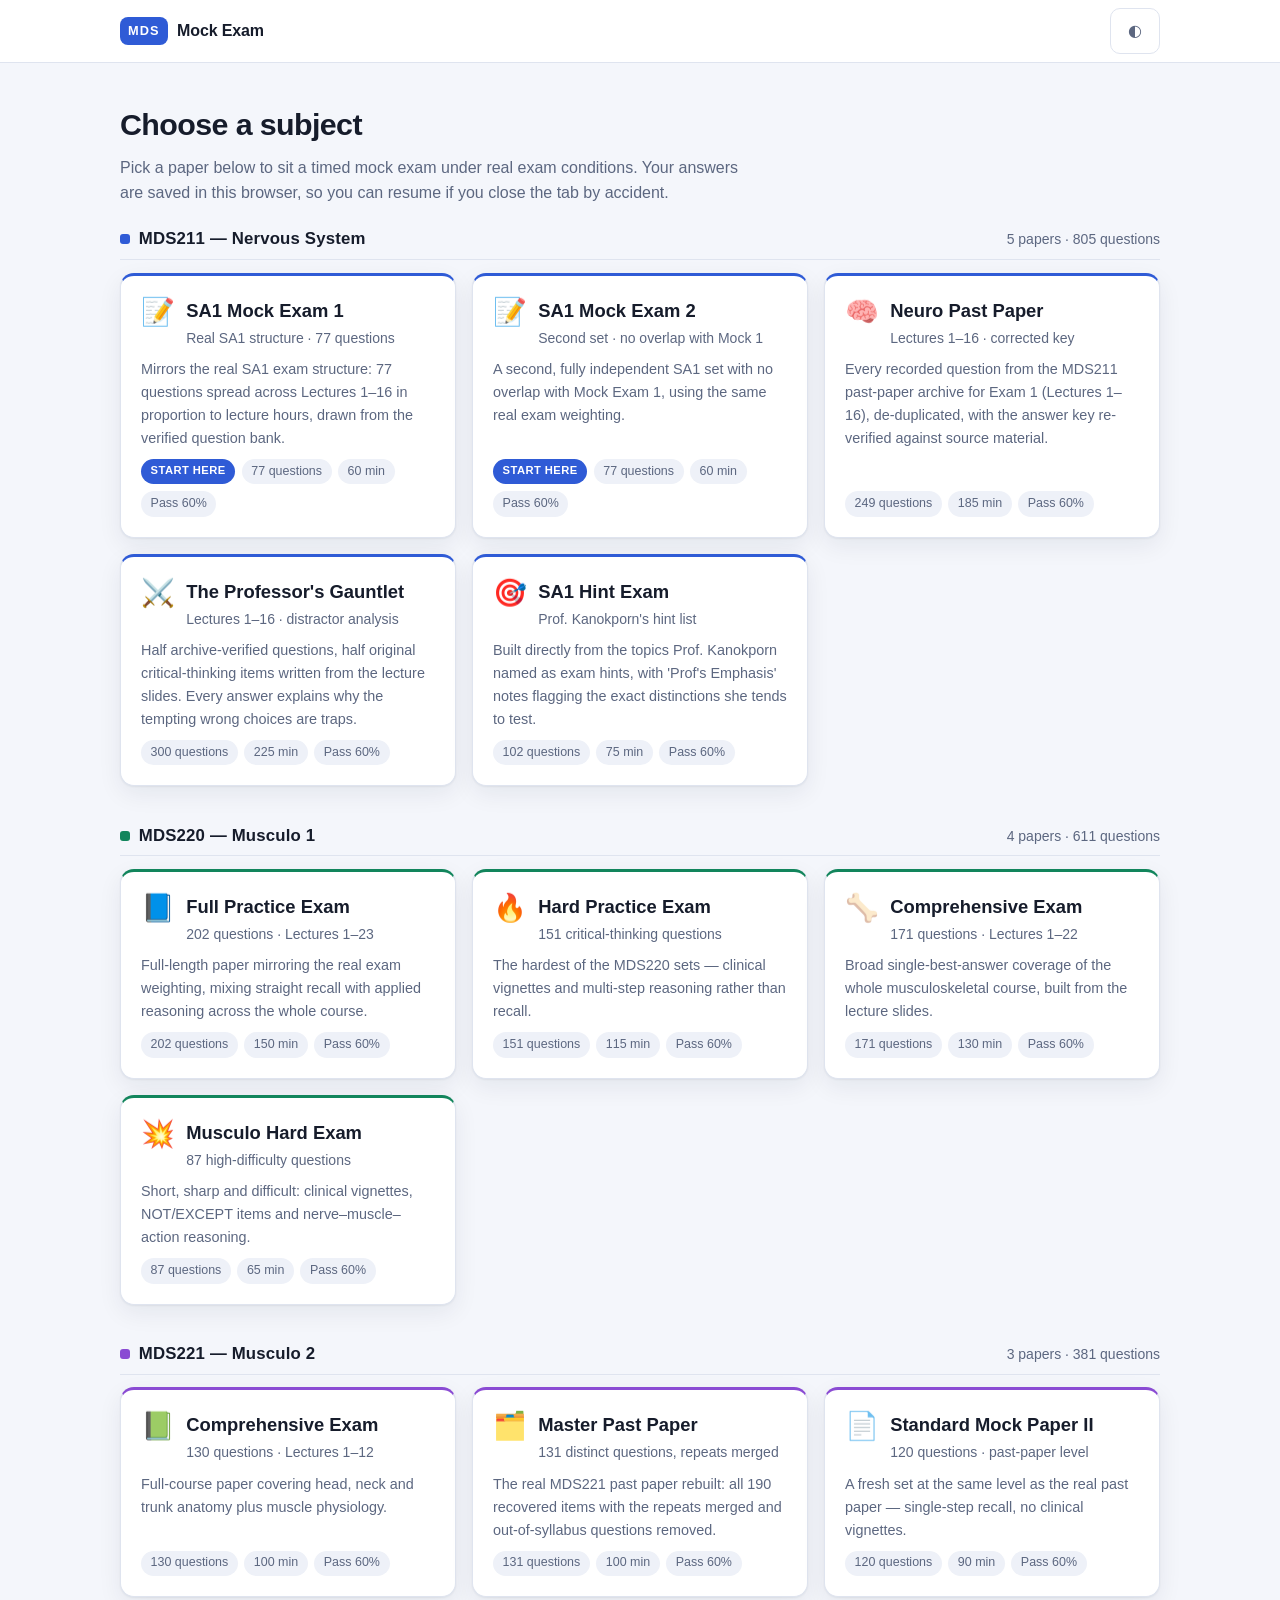
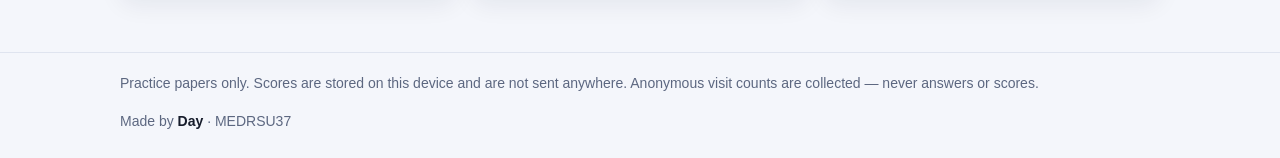
==== index.html @ c6f3fd66 "Send question reports straight to a Google Sheet Replaces the prefilled-form hop: the page now posts" ====
<!DOCTYPE html>
<html lang="en">
<head>
<meta charset="utf-8">
<meta name="viewport" content="width=device-width, initial-scale=1">
<title>MDS Mock Exam</title>
<link rel="icon" href="data:image/svg+xml,<svg xmlns='http://www.w3.org/2000/svg' viewBox='0 0 100 100'><text y='.9em' font-size='90'>📝</text></svg>">
<link rel="stylesheet" href="assets/css/style.css">
<script>
/* Set the theme before first paint so dark-mode users never see a white flash. */
(function () {
  var t; try { t = JSON.parse(localStorage.getItem('mds-mock:theme')); } catch (e) {}
  if (!t) t = (window.matchMedia && matchMedia('(prefers-color-scheme: dark)').matches) ? 'dark' : 'light';
  document.documentElement.setAttribute('data-theme', t);
})();
</script>
</head>
<body>
<header class="site-header">
  <div class="wrap header-inner">
    <div class="brand">
      <span class="brand-mark">MDS</span>
      <span class="brand-text">Mock Exam</span>
    </div>
    <button id="themeToggle" class="ghost-btn" type="button" title="Toggle theme">◐</button>
  </div>
</header>

<main class="wrap">
  <section class="hero">
    <h1>Choose a subject</h1>
    <p class="lede">Pick a paper below to sit a timed mock exam under real exam conditions. Your answers are saved in this browser, so you can resume if you close the tab by accident.</p>
  </section>

  <section id="subjectGrid" class="subject-grid" aria-live="polite">
    <p class="muted">Loading subjects…</p>
  </section>

  <section id="statsPanel" class="stats-panel hidden">
    <div class="stats-head">
      <h2>Your recent attempts</h2>
      <button id="clearHistory" class="ghost-btn small" type="button">Clear history</button>
    </div>
    <div id="historyList" class="history-list"></div>
  </section>
</main>

<footer class="site-footer">
  <div class="wrap footer-inner">
    <p class="muted small">Practice papers only. Scores are stored on this device and are not sent anywhere.<span id="privacyNote"></span></p>
    <p class="credit small">Made by <strong>Day</strong> · MEDRSU37</p>
  </div>
</footer>

<script src="assets/js/store.js"></script>
<script src="assets/js/registry.js"></script>
<script src="assets/js/loader.js"></script>
<script src="data/manifest.js"></script>
<script src="assets/js/feedback.js"></script>
<script src="assets/js/home.js"></script>
<script src="assets/js/analytics.js"></script>
</body>
</html>
---- assets/css/style.css ----
/* ---------- design tokens ---------- */
:root {
  --bg: #f4f6fb;
  --surface: #ffffff;
  --surface-2: #eef1f8;
  --text: #161c2b;
  --muted: #5c6780;
  --line: #dfe4ef;
  --accent: #2f5bd6;
  --accent-soft: #e5ecff;
  --good: #12855c;
  --good-soft: #dff5eb;
  --bad: #c0362c;
  --bad-soft: #fde8e6;
  --warn: #b0730c;
  --warn-soft: #fdf0d8;
  --shadow: 0 1px 2px rgba(20, 28, 50, .06), 0 8px 24px rgba(20, 28, 50, .07);
  --radius: 14px;
  --maxw: 1080px;
}
:root[data-theme="dark"] {
  --bg: #0e1220;
  --surface: #171d31;
  --surface-2: #202844;
  --text: #eef1f9;
  --muted: #a2acc6;
  --line: #2c3453;
  --accent: #7d9dff;
  --on-accent: #101733;
  --accent-soft: #222e57;
  --good: #48d29b;
  --good-soft: #14332a;
  --bad: #ff8b80;
  --bad-soft: #3a1f1e;
  --warn: #f0c069;
  --warn-soft: #372a13;
  --shadow: 0 1px 2px rgba(0, 0, 0, .4), 0 10px 28px rgba(0, 0, 0, .35);
}

* { box-sizing: border-box; }
html, body { margin: 0; padding: 0; }
body {
  background: var(--bg);
  color: var(--text);
  font: 16px/1.6 -apple-system, BlinkMacSystemFont, "Segoe UI", Inter, Roboto, "Helvetica Neue", Arial, sans-serif;
  -webkit-font-smoothing: antialiased;
}
.wrap { max-width: var(--maxw); margin: 0 auto; padding: 0 20px; }
.hidden { display: none !important; }
.muted { color: var(--muted); }
.small { font-size: .875rem; }
h1, h2, h3 { line-height: 1.25; margin: 0 0 .4em; }
h1 { font-size: 1.9rem; letter-spacing: -.02em; }
h2 { font-size: 1.15rem; }
a { color: var(--accent); }

/* ---------- buttons ---------- */
button, .primary-btn, .secondary-btn, .ghost-btn {
  font: inherit; cursor: pointer; border-radius: 10px;
  padding: .6rem 1.05rem; border: 1px solid transparent;
  transition: background .15s, border-color .15s, transform .05s;
  text-decoration: none; display: inline-flex; align-items: center; gap: .4rem;
}
button:active { transform: translateY(1px); }
.primary-btn { background: var(--accent); color: var(--on-accent, #fff); font-weight: 600; }
.primary-btn:hover { filter: brightness(1.07); }
.secondary-btn { background: var(--surface); color: var(--text); border-color: var(--line); }
.secondary-btn:hover { background: var(--surface-2); }
.ghost-btn { background: transparent; color: var(--muted); border-color: var(--line); }
.ghost-btn:hover { background: var(--surface-2); color: var(--text); }
.small.primary-btn, .small.secondary-btn, .ghost-btn.small { padding: .4rem .8rem; font-size: .875rem; }
button:disabled { opacity: .45; cursor: not-allowed; }

.card {
  background: var(--surface);
  border: 1px solid var(--line);
  border-radius: var(--radius);
  box-shadow: var(--shadow);
  padding: 1.5rem;
}

/* ---------- home ---------- */
.site-header { border-bottom: 1px solid var(--line); background: var(--surface); }
.header-inner { display: flex; align-items: center; justify-content: space-between; height: 62px; }
.brand { display: flex; align-items: center; gap: .6rem; font-weight: 700; }
.brand-mark {
  background: var(--accent); color: var(--on-accent, #fff); border-radius: 8px;
  padding: .22rem .5rem; font-size: .8rem; letter-spacing: .08em;
}
.brand-text { letter-spacing: -.01em; }
.hero { padding: 2.6rem 0 1.4rem; max-width: 640px; }
.lede { color: var(--muted); margin: 0; }

.subject-grid { padding-bottom: 1rem; }
.course { margin-bottom: 2.4rem; }
.course-head {
  display: flex; align-items: baseline; justify-content: space-between;
  gap: 1rem; flex-wrap: wrap; margin-bottom: .8rem;
  border-bottom: 1px solid var(--line); padding-bottom: .5rem;
}
.course-title { margin: 0; font-size: 1.05rem; letter-spacing: .01em; }
.course-title::before {
  content: ''; display: inline-block; width: 10px; height: 10px; border-radius: 3px;
  background: var(--card-accent, var(--accent)); margin-right: .55rem;
}
.course-grid {
  display: grid; gap: 1rem;
  grid-template-columns: repeat(auto-fill, minmax(270px, 1fr));
}
.card-head { display: flex; gap: .7rem; align-items: flex-start; }
.chip.badge {
  background: var(--card-accent, var(--accent)); color: #fff;
  font-weight: 700; letter-spacing: .04em; text-transform: uppercase; font-size: .7rem;
}
:root[data-theme="dark"] .chip.badge { color: var(--surface); }
.card-head .icon { font-size: 1.6rem; line-height: 1.2; }
.subject-card .sub { margin-top: .1rem; }
.subject-card {
  background: var(--surface); border: 1px solid var(--line); border-radius: var(--radius);
  box-shadow: var(--shadow); padding: 1.25rem; text-align: left; color: inherit;
  text-decoration: none; transition: transform .12s, border-color .12s;
  display: flex; flex-direction: column; gap: .55rem; align-items: stretch;
  border-top: 3px solid var(--card-accent, var(--accent));
}
.subject-card:hover { background: var(--surface); transform: translateY(-2px); border-color: var(--card-accent, var(--accent)); }
.subject-card .icon { font-size: 1.7rem; }
.subject-card .name { font-size: 1.15rem; font-weight: 650; }
.subject-card .desc { color: var(--muted); font-size: .9rem; flex: 1; }
.chips { display: flex; flex-wrap: wrap; gap: .4rem; }
.chip {
  background: var(--surface-2); border-radius: 999px; padding: .18rem .6rem;
  font-size: .78rem; color: var(--muted); white-space: nowrap;
  max-width: 100%; overflow: hidden; text-overflow: ellipsis;
}
.chip.best { background: var(--good-soft); color: var(--good); font-weight: 600; }
.chip.resume { background: var(--warn-soft); color: var(--warn); font-weight: 600; }

.stats-panel { padding-bottom: 3rem; }
.stats-head { display: flex; align-items: center; justify-content: space-between; gap: 1rem; }
.history-list { display: grid; gap: .5rem; }
.history-row {
  display: flex; align-items: center; justify-content: space-between; gap: 1rem;
  background: var(--surface); border: 1px solid var(--line); border-radius: 10px; padding: .7rem 1rem;
}
.history-row .score { font-weight: 700; }
.history-row .score.pass { color: var(--good); }
.history-row .score.fail { color: var(--bad); }
.site-footer { border-top: 1px solid var(--line); padding: 1.2rem 0 1.6rem; }
.footer-inner {
  display: flex; align-items: center; justify-content: space-between;
  gap: 1rem; flex-wrap: wrap;
}
.footer-inner p { margin: 0; }
.credit { color: var(--muted); white-space: nowrap; }
.credit strong { color: var(--text); font-weight: 650; }

/* ---------- exam chrome ---------- */
.exam-body { padding-top: 0; }
.exam-header { position: sticky; top: 0; z-index: 20; background: var(--surface); border-bottom: 1px solid var(--line); }
.exam-header-inner {
  max-width: 1240px; margin: 0 auto; padding: .7rem 20px;
  display: flex; align-items: center; justify-content: space-between; gap: 1rem;
}
.exam-id { display: flex; align-items: center; gap: .8rem; min-width: 0; flex: 1; }
.exam-id > div { min-width: 0; }
.back-link {
  text-decoration: none; font-size: 1.2rem; color: var(--muted);
  border: 1px solid var(--line); border-radius: 8px; padding: .1rem .55rem;
}
.exam-title { font-weight: 650; white-space: nowrap; overflow: hidden; text-overflow: ellipsis; }
.exam-tools { display: flex; align-items: center; gap: .5rem; flex: none; }
.timer {
  font-variant-numeric: tabular-nums; font-weight: 700; font-size: 1.05rem;
  background: var(--surface-2); border-radius: 8px; padding: .35rem .7rem; min-width: 88px; text-align: center;
}
.timer.warning { background: var(--warn-soft); color: var(--warn); }
.timer.danger { background: var(--bad-soft); color: var(--bad); animation: pulse 1s infinite; }
@keyframes pulse { 50% { opacity: .55; } }
.progress-rail { height: 3px; background: var(--surface-2); }
.progress-fill { height: 100%; width: 0; background: var(--accent); transition: width .25s; }

.screen { padding: 1.6rem 0 3rem; }
.intro-card { max-width: 720px; margin: 0 auto; }
.fact-list { list-style: none; padding: 0; margin: 1.2rem 0; display: grid; gap: .5rem; grid-template-columns: repeat(auto-fit, minmax(150px, 1fr)); }
.fact-list li { background: var(--surface-2); border-radius: 10px; padding: .7rem .9rem; }
.fact-list .k { display: block; font-size: .75rem; text-transform: uppercase; letter-spacing: .06em; color: var(--muted); }
.fact-list .v { font-weight: 650; }
.pace { margin: 1.4rem 0; }
.pace h2 { font-size: .8rem; text-transform: uppercase; letter-spacing: .07em; color: var(--muted); }
.pace-options { display: flex; flex-wrap: wrap; gap: .4rem; margin: .5rem 0 .6rem; }
.pace-btn {
  background: var(--surface); border: 1px solid var(--line); color: var(--text);
  border-radius: 10px; padding: .45rem .85rem; font-size: .9rem;
}
.pace-btn:hover { border-color: var(--accent); background: var(--accent-soft); }
.pace-btn.selected {
  background: var(--accent); border-color: var(--accent);
  color: var(--on-accent, #fff); font-weight: 650;
}
.pace p { margin: 0; }
.mode-options { display: grid; gap: .5rem; grid-template-columns: repeat(auto-fit, minmax(230px, 1fr)); margin-top: .5rem; }
.mode-btn {
  display: block; text-align: left; background: var(--surface); color: var(--text);
  border: 1px solid var(--line); border-radius: 12px; padding: .8rem .9rem;
}
.mode-btn:hover { border-color: var(--accent); background: var(--accent-soft); }
.mode-btn.selected { border-color: var(--accent); box-shadow: inset 0 0 0 1px var(--accent); background: var(--accent-soft); }
.mode-name { display: block; font-weight: 650; margin-bottom: .1rem; }
.mode-blurb { display: block; font-size: .82rem; color: var(--muted); line-height: 1.45; }
.mode-btn.selected .mode-blurb { color: var(--text); opacity: .8; }

/* practice mode: the answer revealed under the question */
.option.is-correct { border-color: var(--good); background: var(--good-soft); }
.option.is-chosen-wrong { border-color: var(--bad); background: var(--bad-soft); }
.option .mark { margin-left: auto; font-size: .8rem; font-weight: 650; white-space: nowrap; padding-left: .6rem; }
.option.is-correct .mark { color: var(--good); }
.option.is-chosen-wrong .mark { color: var(--bad); }
.reveal { margin-top: 1rem; padding-top: .9rem; border-top: 1px solid var(--line); }
.reveal .explanation { margin-top: .6rem; }
.timer.tally { background: var(--accent-soft); color: var(--accent); }

/* ---------- question reports ---------- */
.report-btn {
  background: none; border: 0; padding: .35rem 0; margin-top: .9rem;
  color: var(--muted); font-size: .8rem; text-decoration: underline;
  text-underline-offset: 3px; align-self: flex-start;
}
.report-btn:hover { color: var(--bad); }
.review-item .report-btn { margin-top: .6rem; }
.report-issues { display: grid; gap: .4rem; margin: .9rem 0; }
.report-issues .pace-btn { text-align: left; justify-content: flex-start; }
.report-comment {
  width: 100%; font: inherit; padding: .7rem .9rem; border-radius: 10px;
  border: 1px solid var(--line); background: var(--surface); color: var(--text);
  resize: vertical; margin-bottom: .6rem;
}
.report-comment:focus, .report-name:focus { outline: 2px solid var(--accent); outline-offset: 1px; }
.report-target { margin: 0 0 .2rem; }
#reportModal .modal-box { max-width: 480px; }
.toast {
  position: fixed; left: 50%; bottom: 24px; transform: translateX(-50%);
  background: var(--text); color: var(--bg); padding: .7rem 1.1rem;
  border-radius: 10px; box-shadow: var(--shadow); z-index: 60;
  font-size: .9rem; max-width: calc(100vw - 40px); text-align: center;
  transition: opacity .5s;
}
.toast.leaving { opacity: 0; }

.rules ul { color: var(--muted); padding-left: 1.1rem; margin: .4rem 0 0; }
.rules li { margin-bottom: .3rem; }
.intro-actions { display: flex; flex-wrap: wrap; gap: .6rem; margin-top: 1.6rem; }

/* ---------- paper layout ---------- */
.exam-layout {
  max-width: 1240px; margin: 0 auto; padding: 1.4rem 20px 3rem;
  display: grid; gap: 1.2rem; grid-template-columns: minmax(0, 1fr) 250px; align-items: start;
}
.question-card { min-height: 340px; }
.q-meta {
  display: flex; align-items: flex-start; justify-content: space-between;
  gap: .8rem; margin-bottom: .9rem;
}
.q-number { font-size: .8rem; text-transform: uppercase; letter-spacing: .07em; color: var(--muted); font-weight: 650; flex: none; padding-top: .15rem; }
.q-tags { display: flex; gap: .4rem; flex-wrap: wrap; justify-content: flex-end; min-width: 0; }
.q-tags .chip.section { max-width: 22ch; }
.passage {
  background: var(--surface-2); border-left: 3px solid var(--accent);
  border-radius: 8px; padding: .8rem 1rem; margin-bottom: 1rem; white-space: pre-wrap;
}
.q-stem { font-size: 1.1rem; font-weight: 550; margin-bottom: 1.1rem; white-space: pre-wrap; }
.q-image { max-width: 100%; border-radius: 10px; border: 1px solid var(--line); margin-bottom: 1rem; }
.options { display: grid; gap: .55rem; }
.option {
  display: flex; gap: .75rem; align-items: flex-start; cursor: pointer;
  border: 1px solid var(--line); border-radius: 10px; padding: .8rem .9rem; background: var(--surface);
}
.option:hover { border-color: var(--accent); background: var(--accent-soft); }
.option input { margin: .25rem 0 0; accent-color: var(--accent); flex: none; }
.option.selected { border-color: var(--accent); background: var(--accent-soft); }
.option .letter { font-weight: 700; flex: none; min-width: 1.2em; }
.short-input {
  width: 100%; font: inherit; padding: .7rem .9rem; border-radius: 10px;
  border: 1px solid var(--line); background: var(--surface); color: var(--text);
}
.short-input:focus { outline: 2px solid var(--accent); outline-offset: 1px; }
.hint { margin-top: .6rem; }

.question-nav { display: flex; gap: .6rem; margin-top: 1rem; flex-wrap: wrap; }
.question-nav .primary-btn { margin-left: auto; }
.flagged-on { background: var(--warn-soft); color: var(--warn); border-color: var(--warn); }

.palette { position: sticky; top: 84px; }
.palette-title { font-size: .8rem; text-transform: uppercase; letter-spacing: .07em; color: var(--muted); }
.palette-grid { display: grid; grid-template-columns: repeat(5, 1fr); gap: .4rem; margin-bottom: .9rem; }
.palette-grid.sec-label { display: block; }
.pal-section { grid-column: 1 / -1; font-size: .72rem; text-transform: uppercase; letter-spacing: .06em; color: var(--muted); margin-top: .5rem; }
.pal-btn {
  padding: .45rem 0; border-radius: 8px; border: 1px solid var(--line);
  background: var(--surface); font-size: .85rem; justify-content: center;
}
.pal-btn.answered { background: var(--accent-soft); border-color: var(--accent); color: var(--accent); font-weight: 650; }
.pal-btn.flagged { border-color: var(--warn); box-shadow: inset 0 -3px 0 var(--warn); }
.pal-btn.current { outline: 2px solid var(--text); outline-offset: 1px; }
.legend { list-style: none; padding: 0; margin: 0 0 .6rem; display: grid; gap: .3rem; font-size: .8rem; color: var(--muted); }
.legend li { display: flex; align-items: center; gap: .5rem; }
.dot { width: 12px; height: 12px; border-radius: 4px; border: 1px solid var(--line); display: inline-block; }
.dot.answered { background: var(--accent-soft); border-color: var(--accent); }
.dot.flagged { border-color: var(--warn); box-shadow: inset 0 -3px 0 var(--warn); }

/* ---------- results ---------- */
.result-card { text-align: center; }
.score-ring {
  width: 150px; height: 150px; border-radius: 50%; margin: .5rem auto 1rem;
  display: grid; place-items: center; background: conic-gradient(var(--ring-color) var(--ring-deg), var(--surface-2) 0);
}
.score-ring .inner {
  width: 118px; height: 118px; border-radius: 50%; background: var(--surface);
  display: grid; place-items: center; line-height: 1.1;
}
.score-ring .pct { font-size: 2.1rem; font-weight: 700; }
.score-ring .of { font-size: .78rem; color: var(--muted); }
.verdict { font-weight: 700; letter-spacing: .06em; text-transform: uppercase; font-size: .95rem; }
.verdict.pass { color: var(--good); }
.verdict.fail { color: var(--bad); }
.result-stats { display: flex; flex-wrap: wrap; gap: .5rem; justify-content: center; margin: 1rem 0; }
.result-actions { display: flex; gap: .6rem; justify-content: center; flex-wrap: wrap; }
.review-list { display: grid; gap: .8rem; margin-top: 1.6rem; }
.review-item { border-left: 4px solid var(--line); }
.review-item.correct { border-left-color: var(--good); }
.review-item.wrong { border-left-color: var(--bad); }
.review-item.blank { border-left-color: var(--muted); }
.tag { border-radius: 999px; padding: .15rem .6rem; font-size: .75rem; font-weight: 650; }
.tag.correct { background: var(--good-soft); color: var(--good); }
.tag.wrong { background: var(--bad-soft); color: var(--bad); }
.tag.blank { background: var(--surface-2); color: var(--muted); }
.answer-line { margin: .35rem 0; }
.answer-line .k { color: var(--muted); font-size: .85rem; margin-right: .35rem; }
.explanation { background: var(--surface-2); border-radius: 10px; padding: .8rem .9rem; margin-top: .7rem; white-space: pre-wrap; }
.opt-review { display: grid; gap: .35rem; margin: .6rem 0; }
.opt-review div { padding: .45rem .7rem; border-radius: 8px; border: 1px solid var(--line); }
.opt-review .is-correct { background: var(--good-soft); border-color: var(--good); }
.opt-review .is-chosen-wrong { background: var(--bad-soft); border-color: var(--bad); }

/* ---------- modal ---------- */
.modal { position: fixed; inset: 0; background: rgba(9, 13, 25, .55); display: grid; place-items: center; z-index: 50; padding: 20px; }
.modal-box { max-width: 420px; width: 100%; }
.modal-actions { display: flex; gap: .6rem; justify-content: flex-end; margin-top: 1.2rem; }

@media (max-width: 860px) {
  .exam-layout { grid-template-columns: minmax(0, 1fr); }
  .palette { position: static; order: -1; }
  .palette.collapsed { display: none; }
  .palette-grid { grid-template-columns: repeat(8, 1fr); }
  h1 { font-size: 1.55rem; }
}
@media (min-width: 861px) { #paletteToggle { display: none !important; } }
@media (max-width: 620px) {
  .exam-header-inner { padding: .55rem 14px; gap: .5rem; }
  .exam-sub { display: none; }
  .exam-title { font-size: .95rem; }
  .timer { min-width: 0; padding: .3rem .5rem; font-size: .95rem; }
  .back-link { padding: .05rem .45rem; }
  .exam-tools { gap: .35rem; }
  .exam-tools .ghost-btn.small, .exam-tools .primary-btn.small { padding: .35rem .55rem; font-size: .8rem; }
  .exam-layout, .wrap { padding-left: 14px; padding-right: 14px; }
  .card { padding: 1.1rem; }
  .question-nav .primary-btn { margin-left: 0; width: 100%; justify-content: center; }
}
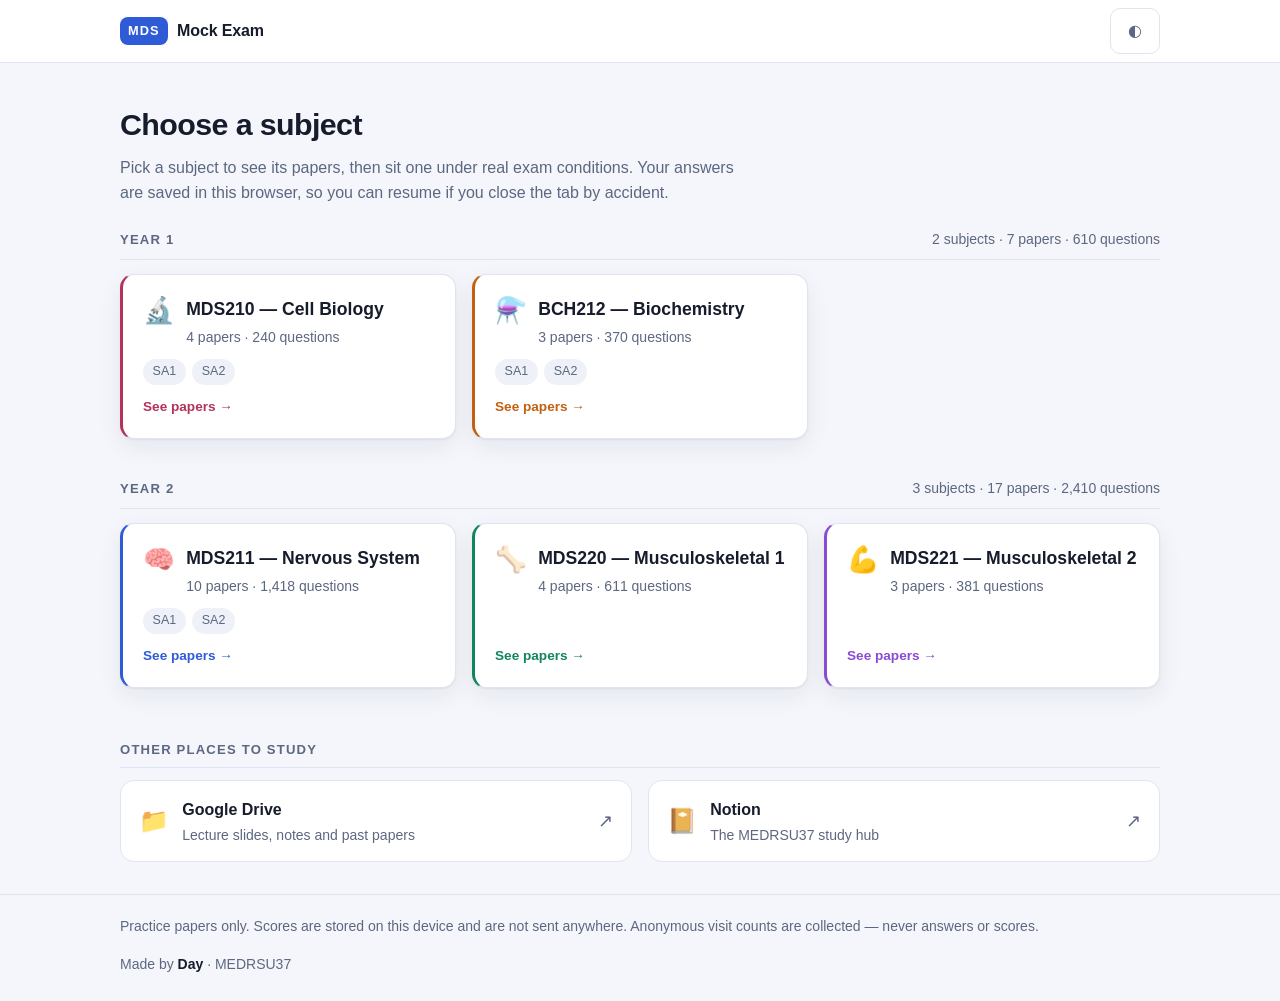
==== commit 9c694634: "Split the menu in two: subjects first, then that subject's papers The front page listed all 24 paper" ====
--- a/index.html
+++ b/index.html
@@ -29,11 +29,35 @@
 <main class="wrap">
   <section class="hero">
     <h1>Choose a subject</h1>
-    <p class="lede">Pick a paper below to sit a timed mock exam under real exam conditions. Your answers are saved in this browser, so you can resume if you close the tab by accident.</p>
+    <p class="lede">Pick a subject to see its papers, then sit one under real exam conditions. Your answers are saved in this browser, so you can resume if you close the tab by accident.</p>
   </section>
 
   <section id="subjectGrid" class="subject-grid" aria-live="polite">
     <p class="muted">Loading subjects…</p>
+  </section>
+
+  <section class="resources">
+    <h2 class="resources-title">Other places to study</h2>
+    <div class="resource-row">
+      <a class="resource-card" href="https://drive.google.com/drive/folders/10Ys2c69HWKHdsS1SAsqzo794_4IIKV9O"
+         target="_blank" rel="noopener">
+        <span class="resource-icon" aria-hidden="true">📁</span>
+        <span class="resource-text">
+          <span class="resource-name">Google Drive</span>
+          <span class="muted small">Lecture slides, notes and past papers</span>
+        </span>
+        <span class="resource-go" aria-hidden="true">↗</span>
+      </a>
+      <a class="resource-card" href="https://fragrant-transport-b99.notion.site/MDRSU37-21de827bbdeb806983a5fb954fe9aa8d"
+         target="_blank" rel="noopener">
+        <span class="resource-icon" aria-hidden="true">📔</span>
+        <span class="resource-text">
+          <span class="resource-name">Notion</span>
+          <span class="muted small">The MEDRSU37 study hub</span>
+        </span>
+        <span class="resource-go" aria-hidden="true">↗</span>
+      </a>
+    </div>
   </section>
 
   <section id="statsPanel" class="stats-panel hidden">
--- a/assets/css/style.css
+++ b/assets/css/style.css
@@ -82,7 +82,10 @@
 /* ---------- home ---------- */
 .site-header { border-bottom: 1px solid var(--line); background: var(--surface); }
 .header-inner { display: flex; align-items: center; justify-content: space-between; height: 62px; }
-.brand { display: flex; align-items: center; gap: .6rem; font-weight: 700; }
+.brand {
+  display: flex; align-items: center; gap: .6rem; font-weight: 700;
+  color: inherit; text-decoration: none;      /* it is a link on the subject page */
+}
 .brand-mark {
   background: var(--accent); color: var(--on-accent, #fff); border-radius: 8px;
   padding: .22rem .5rem; font-size: .8rem; letter-spacing: .08em;
@@ -93,6 +96,64 @@
 
 .subject-grid { padding-bottom: 1rem; }
 .course { margin-bottom: 2.4rem; }
+
+/* ---------- first screen: subjects by year ---------- */
+.year { margin-bottom: 2.4rem; }
+.year-head {
+  display: flex; align-items: baseline; justify-content: space-between;
+  gap: 1rem; flex-wrap: wrap; margin-bottom: .9rem;
+  border-bottom: 1px solid var(--line); padding-bottom: .5rem;
+}
+.year-title {
+  margin: 0; font-size: .82rem; text-transform: uppercase; letter-spacing: .09em;
+  color: var(--muted); font-weight: 700;
+}
+.course-card {
+  background: var(--surface); border: 1px solid var(--line); border-radius: var(--radius);
+  box-shadow: var(--shadow); padding: 1.25rem; text-align: left; color: inherit;
+  text-decoration: none; transition: transform .12s, border-color .12s;
+  display: flex; flex-direction: column; gap: .7rem; align-items: stretch;
+  border-left: 3px solid var(--card-accent, var(--accent));
+}
+.course-card:hover { transform: translateY(-2px); border-color: var(--card-accent, var(--accent)); }
+.course-card .name { font-size: 1.1rem; font-weight: 650; }
+.course-card .sub { margin-top: .15rem; }
+.course-go {
+  margin-top: auto; font-size: .85rem; font-weight: 600;
+  color: var(--card-accent, var(--accent));
+}
+
+/* ---------- second screen: one subject's papers ---------- */
+.crumb { padding-top: 1.4rem; font-size: .9rem; }
+.crumb a { color: var(--muted); text-decoration: none; }
+.crumb a:hover { color: var(--text); }
+.course-title-lg::before {
+  content: ''; display: inline-block; width: 12px; height: 12px; border-radius: 4px;
+  background: var(--card-accent, var(--accent)); margin-right: .6rem;
+}
+
+/* ---------- links out to Drive and Notion ---------- */
+.resources { padding-bottom: 2rem; }
+.resources-title {
+  font-size: .82rem; text-transform: uppercase; letter-spacing: .09em;
+  color: var(--muted); font-weight: 700; margin: 0 0 .8rem;
+  border-bottom: 1px solid var(--line); padding-bottom: .5rem;
+}
+.resource-row {
+  display: grid; gap: 1rem;
+  grid-template-columns: repeat(auto-fit, minmax(240px, 1fr));
+}
+.resource-card {
+  display: flex; align-items: center; gap: .85rem;
+  background: var(--surface); border: 1px solid var(--line); border-radius: var(--radius);
+  padding: .95rem 1.1rem; text-decoration: none; color: inherit;
+  transition: transform .12s, border-color .12s;
+}
+.resource-card:hover { transform: translateY(-2px); border-color: var(--accent); }
+.resource-icon { font-size: 1.5rem; line-height: 1; }
+.resource-text { display: flex; flex-direction: column; gap: .1rem; min-width: 0; }
+.resource-name { font-weight: 650; }
+.resource-go { margin-left: auto; color: var(--muted); font-size: 1.1rem; }
 .course-head {
   display: flex; align-items: baseline; justify-content: space-between;
   gap: 1rem; flex-wrap: wrap; margin-bottom: .8rem;
@@ -103,6 +164,15 @@
   content: ''; display: inline-block; width: 10px; height: 10px; border-radius: 3px;
   background: var(--card-accent, var(--accent)); margin-right: .55rem;
 }
+.subset-title {
+  display: flex; align-items: baseline; justify-content: space-between;
+  gap: 1rem; flex-wrap: wrap;
+  font-size: .82rem; text-transform: uppercase; letter-spacing: .07em;
+  color: var(--muted); font-weight: 700;
+  margin: 1.4rem 0 .6rem;
+}
+.subset-title:first-of-type { margin-top: .2rem; }
+.subset-count { text-transform: none; letter-spacing: 0; font-weight: 400; }
 .course-grid {
   display: grid; gap: 1rem;
   grid-template-columns: repeat(auto-fill, minmax(270px, 1fr));
@@ -125,7 +195,19 @@
 .subject-card:hover { background: var(--surface); transform: translateY(-2px); border-color: var(--card-accent, var(--accent)); }
 .subject-card .icon { font-size: 1.7rem; }
 .subject-card .name { font-size: 1.15rem; font-weight: 650; }
-.subject-card .desc { color: var(--muted); font-size: .9rem; flex: 1; }
+/* Papers describe themselves at very different lengths, and one long
+   description used to stretch its whole row, leaving its neighbours mostly
+   blank. Both the subtitle and the description are clamped so the cards stay
+   comparable; the full text is on the paper's own start screen. */
+.subject-card .desc {
+  color: var(--muted); font-size: .9rem; flex: 1;
+  display: -webkit-box; -webkit-box-orient: vertical; -webkit-line-clamp: 4;
+  line-clamp: 4; overflow: hidden;
+}
+.subject-card .sub {
+  display: -webkit-box; -webkit-box-orient: vertical; -webkit-line-clamp: 2;
+  line-clamp: 2; overflow: hidden;
+}
 .chips { display: flex; flex-wrap: wrap; gap: .4rem; }
 .chip {
   background: var(--surface-2); border-radius: 999px; padding: .18rem .6rem;
@@ -267,6 +349,14 @@
   background: var(--surface-2); border-left: 3px solid var(--accent);
   border-radius: 8px; padding: .8rem 1rem; margin-bottom: 1rem; white-space: pre-wrap;
 }
+.q-warning {
+  display: flex; gap: .55rem; align-items: flex-start;
+  background: var(--warn-soft); color: var(--warn);
+  border-radius: 10px; padding: .6rem .8rem; margin-bottom: .9rem;
+  font-size: .85rem; line-height: 1.45;
+}
+.q-warning-icon { flex: none; font-size: .95rem; line-height: 1.35; }
+.review-item .q-warning { margin: .4rem 0 .8rem; }
 .q-stem { font-size: 1.1rem; font-weight: 550; margin-bottom: 1.1rem; white-space: pre-wrap; }
 .q-image { max-width: 100%; border-radius: 10px; border: 1px solid var(--line); margin-bottom: 1rem; }
 .options { display: grid; gap: .55rem; }
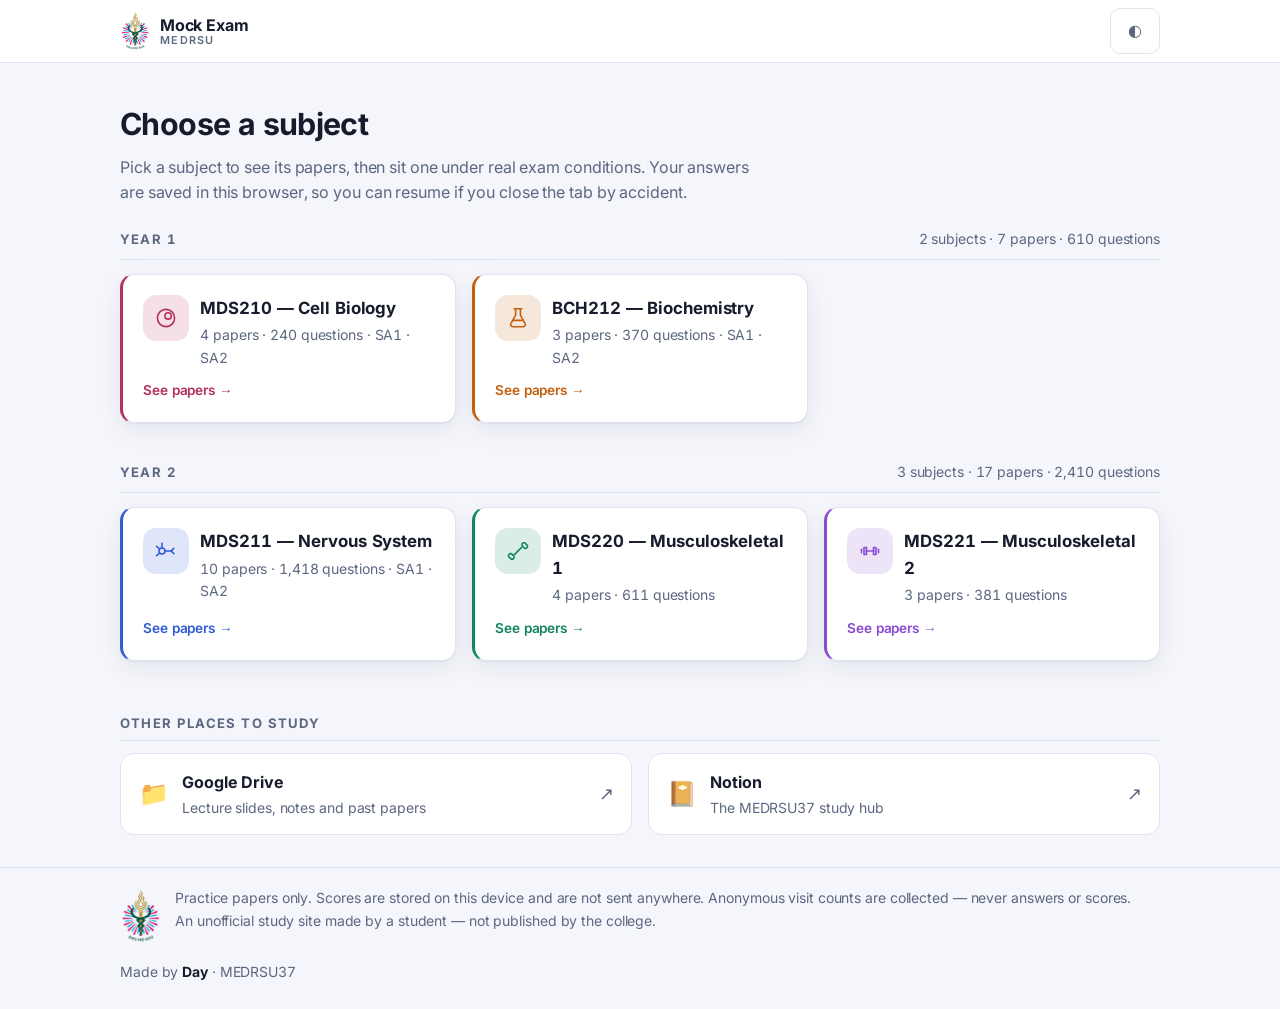
==== commit b341db9a: "Set the site in Inter, draw the icons, and put the college mark on it Three things, all pulling the " ====
--- a/index.html
+++ b/index.html
@@ -4,7 +4,7 @@
 <meta charset="utf-8">
 <meta name="viewport" content="width=device-width, initial-scale=1">
 <title>MDS Mock Exam</title>
-<link rel="icon" href="data:image/svg+xml,<svg xmlns='http://www.w3.org/2000/svg' viewBox='0 0 100 100'><text y='.9em' font-size='90'>📝</text></svg>">
+<link rel="icon" type="image/png" href="assets/img/favicon.png">
 <link rel="stylesheet" href="assets/css/style.css">
 <script>
 /* Set the theme before first paint so dark-mode users never see a white flash. */
@@ -19,8 +19,13 @@
 <header class="site-header">
   <div class="wrap header-inner">
     <div class="brand">
-      <span class="brand-mark">MDS</span>
-      <span class="brand-text">Mock Exam</span>
+      <img class="brand-logo" src="assets/img/medrsu-logo@64.png"
+           srcset="assets/img/medrsu-logo@64.png 1x, assets/img/medrsu-logo.png 2x"
+           alt="" width="45" height="64">
+      <span class="brand-text">
+        <span class="brand-name">Mock Exam</span>
+        <span class="brand-sub">MEDRSU</span>
+      </span>
     </div>
     <button id="themeToggle" class="ghost-btn" type="button" title="Toggle theme">◐</button>
   </div>
@@ -71,7 +76,13 @@
 
 <footer class="site-footer">
   <div class="wrap footer-inner">
-    <p class="muted small">Practice papers only. Scores are stored on this device and are not sent anywhere.<span id="privacyNote"></span></p>
+    <div class="footer-brand">
+      <img src="assets/img/medrsu-logo@64.png"
+           srcset="assets/img/medrsu-logo@64.png 1x, assets/img/medrsu-logo.png 2x"
+           alt="DMS-MD-RSU" width="45" height="64">
+      <p class="muted small">Practice papers only. Scores are stored on this device and are not sent anywhere.<span id="privacyNote"></span><br>
+        An unofficial study site made by a student — not published by the college.</p>
+    </div>
     <p class="credit small">Made by <strong>Day</strong> · MEDRSU37</p>
   </div>
 </footer>
@@ -79,6 +90,7 @@
 <script src="assets/js/store.js"></script>
 <script src="assets/js/registry.js"></script>
 <script src="assets/js/loader.js"></script>
+<script src="assets/js/icons.js"></script>
 <script src="data/manifest.js"></script>
 <script src="assets/js/feedback.js"></script>
 <script src="assets/js/home.js"></script>
--- a/assets/css/style.css
+++ b/assets/css/style.css
@@ -1,3 +1,23 @@
+/* ---------- typeface ----------
+   Inter, served from this repo rather than from a font CDN. The site promises
+   it contacts nobody, and a webfont link would quietly break that: every
+   visitor's browser would tell Google's servers who was reading. Three weights,
+   Latin only, about 72 KB in total. SIL Open Font License — see
+   assets/fonts/Inter-LICENSE.txt. font-display: swap so text is readable
+   immediately and simply re-renders when the font lands. */
+@font-face {
+  font-family: 'Inter'; font-style: normal; font-weight: 400; font-display: swap;
+  src: url('../fonts/inter-latin-400-normal.woff2') format('woff2');
+}
+@font-face {
+  font-family: 'Inter'; font-style: normal; font-weight: 600; font-display: swap;
+  src: url('../fonts/inter-latin-600-normal.woff2') format('woff2');
+}
+@font-face {
+  font-family: 'Inter'; font-style: normal; font-weight: 700; font-display: swap;
+  src: url('../fonts/inter-latin-700-normal.woff2') format('woff2');
+}
+
 /* ---------- design tokens ---------- */
 :root {
   --bg: #f4f6fb;
@@ -42,8 +62,12 @@
 body {
   background: var(--bg);
   color: var(--text);
-  font: 16px/1.6 -apple-system, BlinkMacSystemFont, "Segoe UI", Inter, Roboto, "Helvetica Neue", Arial, sans-serif;
+  font: 16px/1.6 'Inter', -apple-system, BlinkMacSystemFont, "Segoe UI", Roboto,
+        "Helvetica Neue", Arial, sans-serif;
   -webkit-font-smoothing: antialiased;
+  /* Inter's own spacing, and figures that line up in a column of scores. */
+  letter-spacing: -.006em;
+  font-variant-numeric: tabular-nums;
 }
 .wrap { max-width: var(--maxw); margin: 0 auto; padding: 0 20px; }
 .hidden { display: none !important; }
@@ -83,14 +107,21 @@
 .site-header { border-bottom: 1px solid var(--line); background: var(--surface); }
 .header-inner { display: flex; align-items: center; justify-content: space-between; height: 62px; }
 .brand {
-  display: flex; align-items: center; gap: .6rem; font-weight: 700;
+  display: flex; align-items: center; gap: .65rem; font-weight: 700;
   color: inherit; text-decoration: none;      /* it is a link on the subject page */
 }
-.brand-mark {
-  background: var(--accent); color: var(--on-accent, #fff); border-radius: 8px;
-  padding: .22rem .5rem; font-size: .8rem; letter-spacing: .08em;
-}
-.brand-text { letter-spacing: -.01em; }
+/* The mark is finely detailed — rays, a caduceus, lettering — so it needs
+   room to read as anything but a smudge. */
+.brand-logo { height: 42px; width: auto; display: block; }
+.brand-text { display: flex; flex-direction: column; line-height: 1.15; }
+.brand-name { letter-spacing: -.01em; }
+.brand-sub {
+  font-size: .68rem; font-weight: 600; letter-spacing: .12em;
+  color: var(--muted); text-transform: uppercase;
+}
+.footer-brand { display: flex; align-items: flex-start; gap: .9rem; min-width: 0; }
+.footer-brand img { height: 58px; width: auto; flex: none; }
+.footer-brand p { margin: 0; }
 .hero { padding: 2.6rem 0 1.4rem; max-width: 640px; }
 .lede { color: var(--muted); margin: 0; }
 
@@ -116,8 +147,17 @@
   border-left: 3px solid var(--card-accent, var(--accent));
 }
 .course-card:hover { transform: translateY(-2px); border-color: var(--card-accent, var(--accent)); }
-.course-card .name { font-size: 1.1rem; font-weight: 650; }
+.course-card .name { font-size: 1.05rem; font-weight: 650; }
 .course-card .sub { margin-top: .15rem; }
+/* An emoji renders differently on every device; a disc of the subject's colour
+   around it gives it a consistent size and footing, and carries the colour. */
+.course-icon {
+  flex: none; width: 46px; height: 46px; border-radius: 13px;
+  display: grid; place-items: center; font-size: 1.45rem; line-height: 1;
+  background: var(--surface-2);
+  background: color-mix(in srgb, var(--card-accent, var(--accent)) 15%, var(--surface));
+}
+.card-titles { min-width: 0; }
 .course-go {
   margin-top: auto; font-size: .85rem; font-weight: 600;
   color: var(--card-accent, var(--accent));
@@ -127,9 +167,29 @@
 .crumb { padding-top: 1.4rem; font-size: .9rem; }
 .crumb a { color: var(--muted); text-decoration: none; }
 .crumb a:hover { color: var(--text); }
-.course-title-lg::before {
-  content: ''; display: inline-block; width: 12px; height: 12px; border-radius: 4px;
-  background: var(--card-accent, var(--accent)); margin-right: .6rem;
+
+/* The subject's own colour, washed across the top of its page. Browsers
+   without color-mix keep the plain background, which is what it looked like
+   before, so nothing is lost. */
+.course-banner {
+  border-bottom: 1px solid var(--line);
+  background: var(--surface);
+  background: color-mix(in srgb, var(--card-accent, var(--accent)) 9%, var(--bg));
+  margin-bottom: 1.8rem;
+}
+.course-hero { display: flex; align-items: center; gap: 1.1rem; padding-bottom: 1.8rem; }
+.course-hero h1 { margin-bottom: .25rem; }
+.course-hero-icon {
+  flex: none; width: 58px; height: 58px; border-radius: 16px;
+  display: grid; place-items: center; font-size: 1.9rem; line-height: 1;
+  background: var(--surface);
+  background: color-mix(in srgb, var(--card-accent, var(--accent)) 16%, var(--surface));
+  border: 1px solid var(--line);
+  border-color: color-mix(in srgb, var(--card-accent, var(--accent)) 30%, var(--line));
+}
+@media (max-width: 480px) {
+  .course-hero-icon { width: 46px; height: 46px; font-size: 1.5rem; border-radius: 13px; }
+  .course-hero { gap: .8rem; }
 }
 
 /* ---------- links out to Drive and Notion ---------- */
@@ -178,6 +238,21 @@
   grid-template-columns: repeat(auto-fill, minmax(270px, 1fr));
 }
 .card-head { display: flex; gap: .7rem; align-items: flex-start; }
+/* Drawn icons take the colour of whatever they sit in, so a paper's icon is
+   its subject's colour without anything being said twice. */
+.icon-svg { width: 100%; height: 100%; display: block; }
+.icon.has-icon { color: var(--card-accent, var(--accent)); }
+.paper-icon.has-icon {
+  flex: none; width: 34px; height: 34px; padding: 5px;
+  border-radius: 10px;
+  background: var(--surface-2);
+  background: color-mix(in srgb, var(--card-accent, var(--accent)) 12%, var(--surface));
+}
+.course-icon.has-icon { padding: 11px; }
+.course-hero-icon.has-icon { padding: 13px; }
+.exam-title { display: flex; align-items: center; gap: .45rem; }
+.title-icon { flex: none; width: 20px; height: 20px; }
+.title-icon.has-icon { color: var(--accent); }
 .chip.badge {
   background: var(--card-accent, var(--accent)); color: #fff;
   font-weight: 700; letter-spacing: .04em; text-transform: uppercase; font-size: .7rem;
@@ -199,11 +274,16 @@
    description used to stretch its whole row, leaving its neighbours mostly
    blank. Both the subtitle and the description are clamped so the cards stay
    comparable; the full text is on the paper's own start screen. */
+/* Not flex: 1 — line-clamp is ignored on an element a flex parent has
+   stretched, and the text then gets cropped mid-line instead of ending in an
+   ellipsis. The chips take the slack instead, which also lines them up along
+   the bottom of a row of cards. */
 .subject-card .desc {
-  color: var(--muted); font-size: .9rem; flex: 1;
+  color: var(--muted); font-size: .9rem;
   display: -webkit-box; -webkit-box-orient: vertical; -webkit-line-clamp: 4;
   line-clamp: 4; overflow: hidden;
 }
+.subject-card .chips { margin-top: auto; }
 .subject-card .sub {
   display: -webkit-box; -webkit-box-orient: vertical; -webkit-line-clamp: 2;
   line-clamp: 2; overflow: hidden;
@@ -215,7 +295,12 @@
   max-width: 100%; overflow: hidden; text-overflow: ellipsis;
 }
 .chip.best { background: var(--good-soft); color: var(--good); font-weight: 600; }
+.chip.best.below { background: var(--bad-soft); color: var(--bad); }
 .chip.resume { background: var(--warn-soft); color: var(--warn); font-weight: 600; }
+/* Question count and length: what you compare papers by, so they read as
+   quiet metadata under the title rather than as another pill to scan past. */
+.card-facts { margin-top: .15rem; font-variant-numeric: tabular-nums; }
+.subject-card .sub { color: var(--muted); }
 
 .stats-panel { padding-bottom: 3rem; }
 .stats-head { display: flex; align-items: center; justify-content: space-between; gap: 1rem; }
@@ -235,6 +320,66 @@
 .footer-inner p { margin: 0; }
 .credit { color: var(--muted); white-space: nowrap; }
 .credit strong { color: var(--text); font-weight: 650; }
+
+/* ---------- start screen: which lectures to sit ---------- */
+.lecture-head {
+  display: flex; align-items: baseline; justify-content: space-between; gap: 1rem;
+}
+.lecture-head h2 { margin: 0; }
+.lecture-options {
+  display: grid; gap: .5rem; margin: .8rem 0 .6rem;
+  grid-template-columns: repeat(auto-fill, minmax(240px, 1fr));
+}
+.lecture-opt {
+  display: flex; align-items: flex-start; gap: .6rem; min-width: 0;
+  background: var(--surface-2); border: 1px solid var(--line); border-radius: 10px;
+  padding: .6rem .75rem; cursor: pointer;
+}
+.lecture-opt.selected { border-color: var(--accent); }
+.lecture-opt input { margin: .15rem 0 0; flex: none; accent-color: var(--accent); }
+.lecture-opt-text { display: flex; flex-direction: column; gap: .1rem; min-width: 0; }
+.lecture-opt-name { font-size: .9rem; }
+
+/* ---------- results: how each lecture went ---------- */
+.breakdown {
+  background: var(--surface); border: 1px solid var(--line); border-radius: var(--radius);
+  box-shadow: var(--shadow); padding: 1.25rem; margin-bottom: 1.5rem;
+  /* The review list is a grid, and a grid item will not shrink below its own
+     content unless told to. Without this the longest lecture name — which does
+     not wrap — widens the whole page on a phone. */
+  min-width: 0;
+}
+.breakdown-head h2 { margin: 0 0 .25rem; font-size: 1.05rem; }
+.breakdown-head p { margin: 0 0 1rem; }
+.breakdown-list { display: grid; gap: .8rem; }
+.breakdown-list { min-width: 0; }
+.breakdown-row { min-width: 0; }
+.breakdown-label {
+  display: flex; align-items: baseline; justify-content: space-between;
+  gap: .8rem; margin-bottom: .3rem; min-width: 0;
+}
+.breakdown-name {
+  font-size: .92rem; min-width: 0;
+  overflow: hidden; text-overflow: ellipsis; white-space: nowrap;
+}
+.breakdown-score { font-size: .85rem; font-weight: 650; white-space: nowrap; margin-left: auto; }
+.breakdown-drill {
+  flex: none; border: 1px solid var(--line); background: var(--surface-2);
+  color: var(--muted); border-radius: 999px; padding: .1rem .6rem;
+  font-size: .78rem; font-weight: 600; cursor: pointer; font-family: inherit;
+}
+.breakdown-drill:hover { border-color: var(--accent); color: var(--accent); }
+.subset-note { margin: -.4rem 0 .8rem; font-size: .9rem; }
+.breakdown-bar {
+  height: 8px; border-radius: 999px; background: var(--surface-2); overflow: hidden;
+}
+.breakdown-fill { height: 100%; border-radius: 999px; }
+.breakdown-row.bad  .breakdown-fill  { background: var(--bad); }
+.breakdown-row.warn .breakdown-fill  { background: var(--warn); }
+.breakdown-row.good .breakdown-fill  { background: var(--good); }
+.breakdown-row.bad  .breakdown-score { color: var(--bad); }
+.breakdown-row.warn .breakdown-score { color: var(--warn); }
+.breakdown-row.good .breakdown-score { color: var(--good); }
 
 /* ---------- exam chrome ---------- */
 .exam-body { padding-top: 0; }
@@ -345,6 +490,11 @@
 .q-number { font-size: .8rem; text-transform: uppercase; letter-spacing: .07em; color: var(--muted); font-weight: 650; flex: none; padding-top: .15rem; }
 .q-tags { display: flex; gap: .4rem; flex-wrap: wrap; justify-content: flex-end; min-width: 0; }
 .q-tags .chip.section { max-width: 22ch; }
+/* The paper's header is cramped, so a lecture name is clipped short there. The
+   review card is the full width of the page, so it can show the whole name —
+   and knowing the lecture is the point of the tag. It still truncates on a
+   narrow screen, where .chip's own max-width takes over. */
+.review-item .q-tags .chip.section { max-width: none; }
 .passage {
   background: var(--surface-2); border-left: 3px solid var(--accent);
   border-radius: 8px; padding: .8rem 1rem; margin-bottom: 1rem; white-space: pre-wrap;
@@ -415,7 +565,10 @@
 .result-stats { display: flex; flex-wrap: wrap; gap: .5rem; justify-content: center; margin: 1rem 0; }
 .result-actions { display: flex; gap: .6rem; justify-content: center; flex-wrap: wrap; }
 .review-list { display: grid; gap: .8rem; margin-top: 1.6rem; }
-.review-item { border-left: 4px solid var(--line); }
+/* Same as the breakdown panel: a grid item will not shrink below its own
+   content unless told to, and the lecture tag inside is a long unbroken name. */
+.review-item { border-left: 4px solid var(--line); min-width: 0; }
+.review-item .q-meta { min-width: 0; }
 .review-item.correct { border-left-color: var(--good); }
 .review-item.wrong { border-left-color: var(--bad); }
 .review-item.blank { border-left-color: var(--muted); }
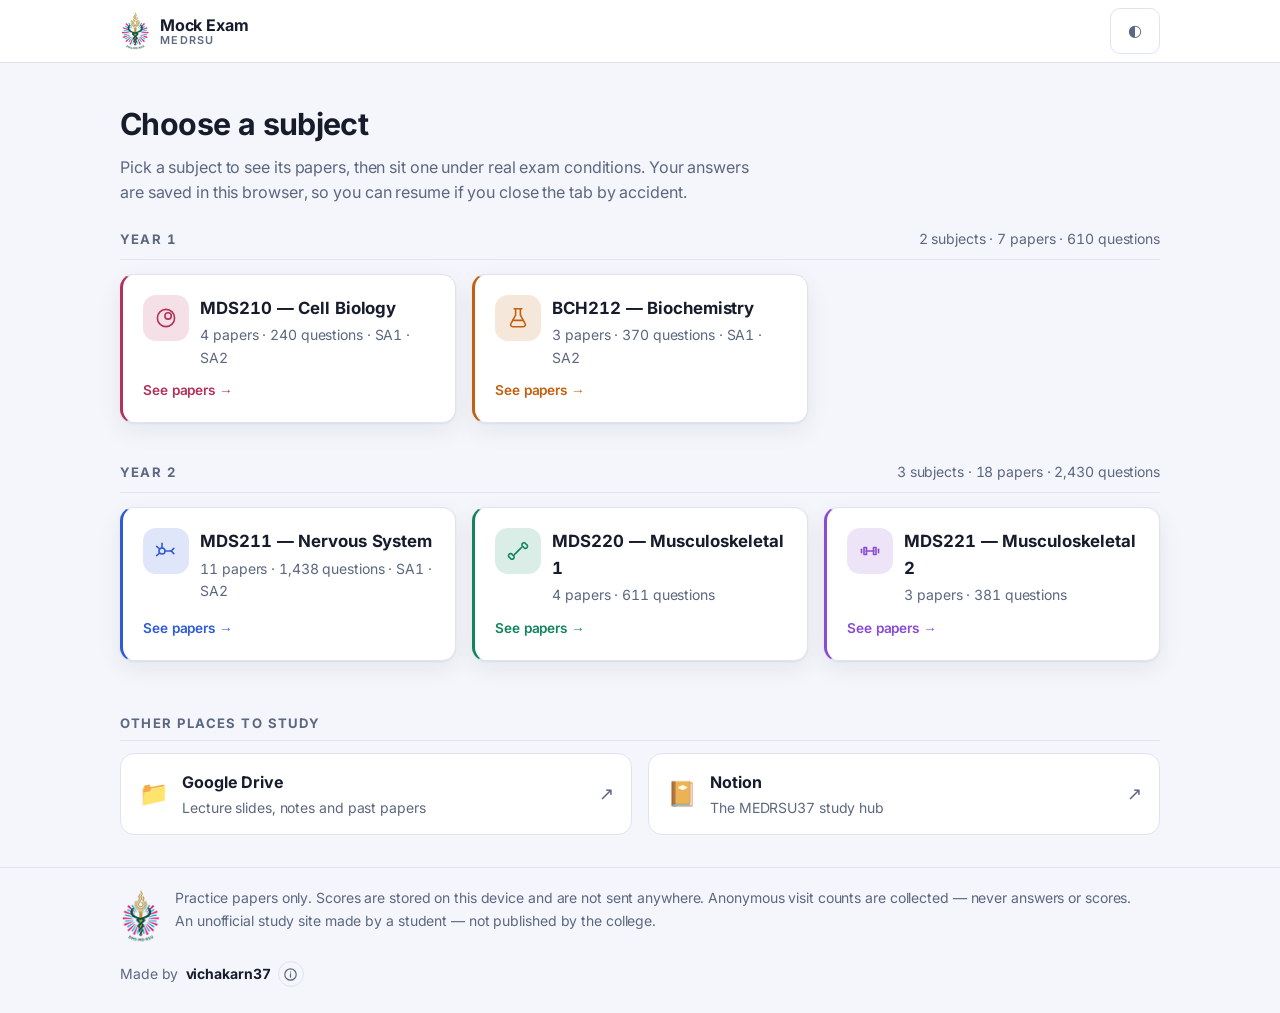
==== commit 54f3c6c4: "Credit the site to vichakarn37, with a credits page behind it The footer now reads "Made by vichakar" ====
--- a/index.html
+++ b/index.html
@@ -83,11 +83,18 @@
       <p class="muted small">Practice papers only. Scores are stored on this device and are not sent anywhere.<span id="privacyNote"></span><br>
         An unofficial study site made by a student — not published by the college.</p>
     </div>
-    <p class="credit small">Made by <strong>Day</strong> · MEDRSU37</p>
+    <p class="credit small">Made by <strong>vichakarn37</strong>
+      <a class="credit-link" href="credit.html" title="Credits" aria-label="Credits">
+        <svg viewBox="0 0 20 20" aria-hidden="true" fill="none" stroke="currentColor"
+             stroke-width="1.6" stroke-linecap="round">
+          <circle cx="10" cy="10" r="7.6"/><path d="M10 9v4.6"/><path d="M10 6.4v.1"/>
+        </svg>
+      </a></p>
   </div>
 </footer>
 
 <script src="assets/js/store.js"></script>
+<script src="assets/js/theme.js"></script>
 <script src="assets/js/registry.js"></script>
 <script src="assets/js/loader.js"></script>
 <script src="assets/js/icons.js"></script>
--- a/assets/css/style.css
+++ b/assets/css/style.css
@@ -318,8 +318,42 @@
   gap: 1rem; flex-wrap: wrap;
 }
 .footer-inner p { margin: 0; }
-.credit { color: var(--muted); white-space: nowrap; }
+.credit {
+  color: var(--muted); white-space: nowrap;
+  display: inline-flex; align-items: center; gap: .45rem;
+}
 .credit strong { color: var(--text); font-weight: 650; }
+/* The way through to the credits page: small enough to be a footnote on the
+   footer line, big enough to be a tap target on a phone. */
+.credit-link {
+  display: inline-flex; align-items: center; justify-content: center;
+  width: 26px; height: 26px; flex: none;
+  border: 1px solid var(--line); border-radius: 50%;
+  color: var(--muted); text-decoration: none;
+  transition: color .12s, border-color .12s;
+}
+.credit-link svg { width: 15px; height: 15px; display: block; }
+.credit-link:hover, .credit-link:focus-visible { color: var(--accent); border-color: var(--accent); }
+
+/* ---------- the credits page ---------- */
+.credit-page {
+  display: grid; gap: 1rem; margin-bottom: 2rem;
+  grid-template-columns: repeat(auto-fit, minmax(260px, 1fr));
+}
+.credit-card {
+  background: var(--surface); border: 1px solid var(--line);
+  border-radius: var(--radius); padding: 1.1rem 1.2rem;
+}
+.credit-card p { margin: 0; }
+.credit-role {
+  color: var(--muted); text-transform: uppercase;
+  letter-spacing: .07em; font-weight: 650;
+}
+.credit-who { font-size: 1.45rem; font-weight: 700; margin: .15rem 0 .4rem !important; }
+.credit-notes { margin-bottom: 3rem; }
+.credit-list { margin: .8rem 0 0; padding-left: 1.1rem; display: grid; gap: .6rem; }
+.credit-list li { color: var(--muted); line-height: 1.55; }
+.credit-list strong { color: var(--text); }
 
 /* ---------- start screen: which lectures to sit ---------- */
 .lecture-head {
@@ -339,6 +373,80 @@
 .lecture-opt input { margin: .15rem 0 0; flex: none; accent-color: var(--accent); }
 .lecture-opt-text { display: flex; flex-direction: column; gap: .1rem; min-width: 0; }
 .lecture-opt-name { font-size: .9rem; }
+
+/* ---------- the companion ----------
+   A study buddy — a photo from assets/img/companion/, or a drawn cat when
+   there are none — that climbs into the corner after a long quiet spell on one
+   question. It sits above the page but takes no clicks except its own, so it
+   can never swallow a tap meant for an answer or the Next button. */
+.companion {
+  position: fixed; right: 16px; bottom: 18px; z-index: 30;
+  display: flex; align-items: flex-end; gap: .5rem;
+  color: var(--accent); cursor: pointer;
+  transition: opacity .25s, transform .25s;
+}
+.companion.hidden { display: none !important; }
+.companion-face { display: block; }
+.cat-svg { width: 62px; height: auto; }
+/* A photo is shown whole, never cropped: half of these have writing on them,
+   and a square crop would cut the joke in half. So it keeps its own shape and
+   is only bounded — tall ones by the height, wide ones by the width. */
+.companion-photo {
+  width: auto; height: auto;
+  max-width: 132px; max-height: 104px;
+  border-radius: 12px; background: var(--surface);
+  border: 2px solid var(--surface); box-shadow: var(--shadow);
+}
+.companion-bubble {
+  margin: 0 0 .6rem; max-width: 46vw;
+  background: var(--surface); color: var(--text);
+  border: 1px solid var(--line); border-radius: 12px 12px 2px 12px;
+  box-shadow: var(--shadow); padding: .5rem .7rem;
+  font-size: .82rem; line-height: 1.35;
+}
+/* A picture that already has writing on it comes with no bubble at all. */
+.companion-bubble.gone { display: none; }
+
+/* It arrives the size of the page and shrinks into the corner over a couple of
+   seconds. Scaling from its own bottom-right corner means it grows up and
+   across the page and lands back exactly where it rests, with no drift. */
+@keyframes cat-arrive {
+  /* It holds at full size for the first stretch — an ease that starts fast
+     swallows the big moment in a blink — then comes down and settles. */
+  0%   { transform: scale(var(--cat-scale, 6)); opacity: .13; }
+  22%  { transform: scale(calc(var(--cat-scale, 6) * .88)); opacity: .26; }
+  65%  { opacity: .62; }
+  92%  { transform: scale(.95); opacity: 1; }
+  100% { transform: scale(1); opacity: 1; }
+}
+@keyframes cat-blink {
+  0%, 92%, 100% { transform: scaleY(1); }
+  95%           { transform: scaleY(.12); }
+}
+/* The bubble waits for the cat to be nearly down before speaking. */
+@keyframes cat-speak {
+  0%, 72% { opacity: 0; transform: translateY(6px); }
+  100%    { opacity: 1; transform: translateY(0); }
+}
+.companion.is-in .companion-face {
+  transform-origin: 100% 100%;
+  animation: cat-arrive 3s cubic-bezier(.45, .05, .3, 1) both;
+}
+.companion.is-in .companion-bubble { animation: cat-speak 3s ease-out both; }
+.cat-eye { transform-box: fill-box; transform-origin: center; animation: cat-blink 5.5s infinite; }
+.cat-eye:last-of-type { animation-delay: .12s; }
+
+@media (prefers-reduced-motion: reduce) {
+  .companion.is-in .companion-face,
+  .companion.is-in .companion-bubble { animation: none; }
+  .cat-eye { animation: none; }
+}
+@media (max-width: 560px) {
+  .cat-svg { width: 50px; }
+  .companion-photo { max-width: 104px; max-height: 84px; }
+  .companion { right: 10px; bottom: 12px; }
+  .companion-bubble { max-width: 50vw; font-size: .78rem; }
+}
 
 /* ---------- results: how each lecture went ---------- */
 .breakdown {
@@ -596,7 +704,13 @@
   .palette-grid { grid-template-columns: repeat(8, 1fr); }
   h1 { font-size: 1.55rem; }
 }
-@media (min-width: 861px) { #paletteToggle { display: none !important; } }
+/* The navigator folds away at any width, so the toggle is always offered and
+   the question takes the whole width when it is gone. */
+.palette.collapsed { display: none; }
+/* Wider than the question had with the navigator beside it — hiding it is
+   meant to give the question room — but still short of a full-width line of
+   text on a big monitor. */
+body.palette-off .exam-layout { grid-template-columns: minmax(0, 1fr); max-width: 1080px; }
 @media (max-width: 620px) {
   .exam-header-inner { padding: .55rem 14px; gap: .5rem; }
   .exam-sub { display: none; }
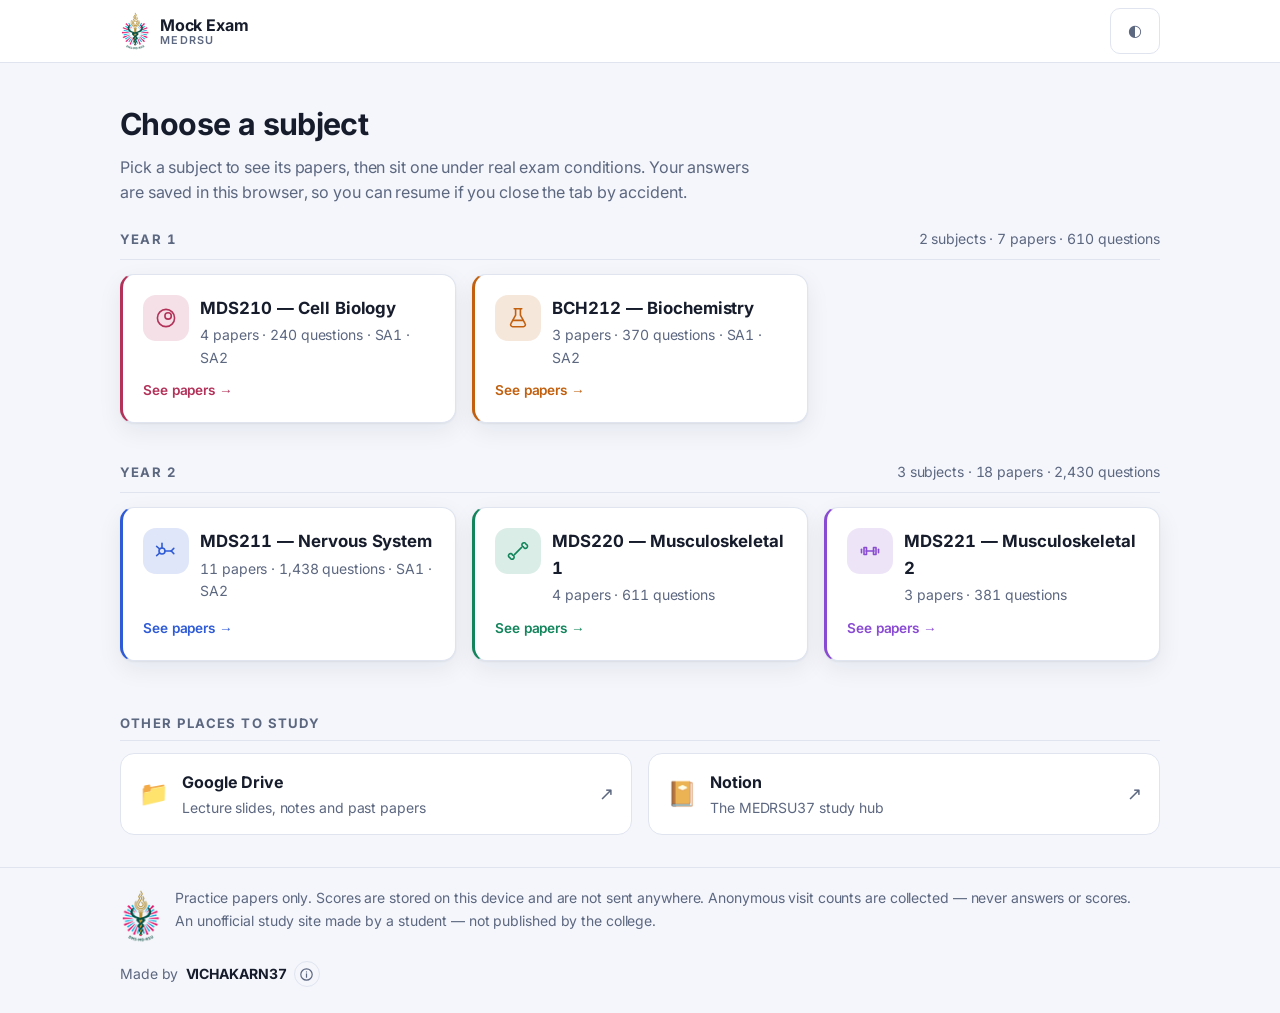
==== commit 896f5bdd: "Credit reads VICHAKARN37 Upper case, as the name is written. Changed in the text itself rather than " ====
--- a/index.html
+++ b/index.html
@@ -83,7 +83,7 @@
       <p class="muted small">Practice papers only. Scores are stored on this device and are not sent anywhere.<span id="privacyNote"></span><br>
         An unofficial study site made by a student — not published by the college.</p>
     </div>
-    <p class="credit small">Made by <strong>vichakarn37</strong>
+    <p class="credit small">Made by <strong>VICHAKARN37</strong>
       <a class="credit-link" href="credit.html" title="Credits" aria-label="Credits">
         <svg viewBox="0 0 20 20" aria-hidden="true" fill="none" stroke="currentColor"
              stroke-width="1.6" stroke-linecap="round">
